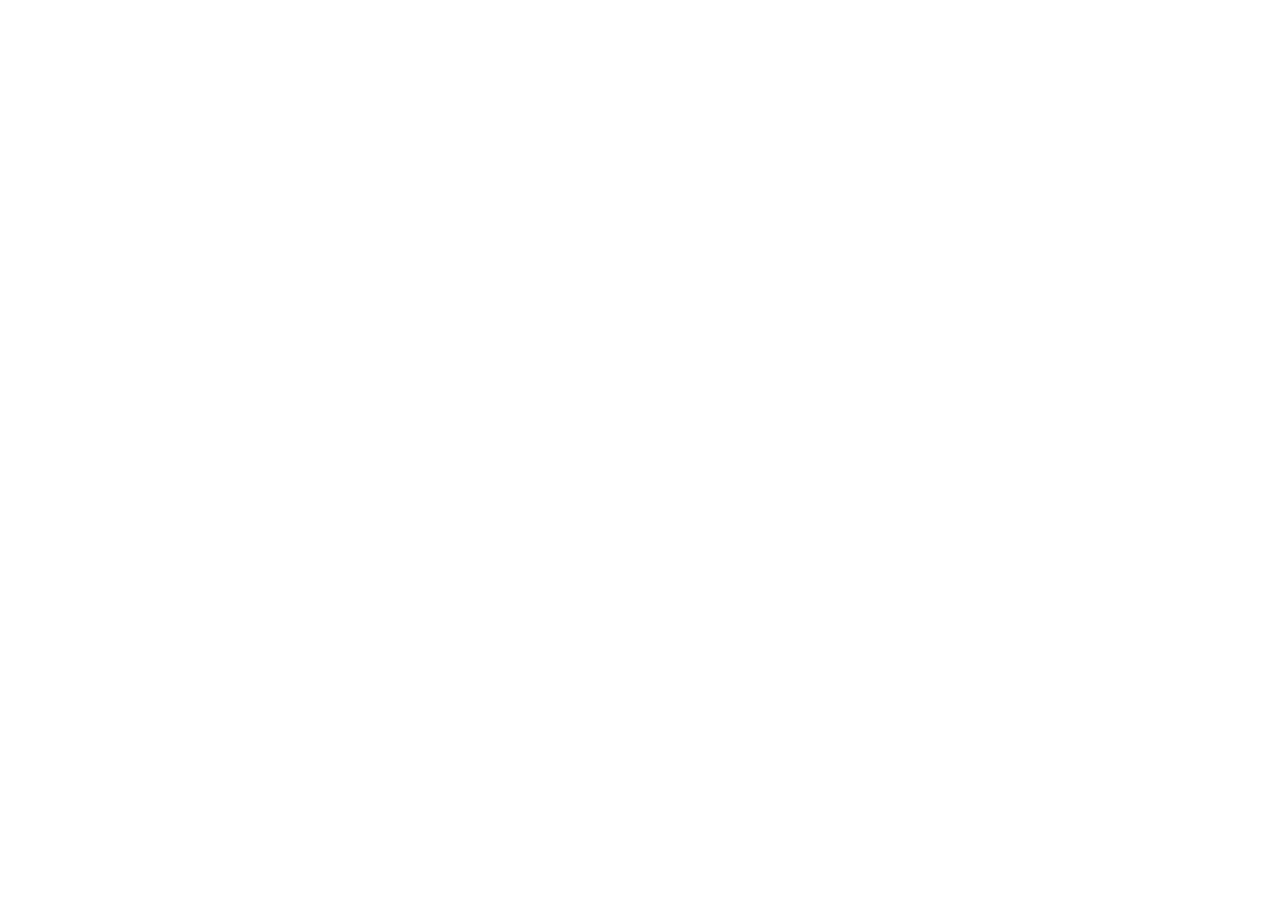
==== index.html @ 5e75727f "scaffold: project structure + shell HTML" ====
<!DOCTYPE html>
<html lang="en">
<head>
  <meta charset="utf-8">
  <meta name="viewport" content="width=device-width, initial-scale=1">
  <title>FinTech Terminologies — how money actually moves</title>
  <meta name="description" content="An interactive, visual guide to 50 fintech and accounting terms across 6 money flows.">
  <link rel="icon" type="image/svg+xml" href="/assets/favicon.svg">
  <link rel="stylesheet" href="/css/tokens.css">
  <link rel="stylesheet" href="/css/base.css">
  <link rel="stylesheet" href="/css/app.css">
</head>
<body>
  <div id="app" class="app">
    <header class="topbar" data-topbar></header>
    <aside class="sidebar" data-sidebar></aside>
    <main class="flowpane" data-flowpane></main>
    <section class="detail" data-detail></section>
    <footer class="hintbar" data-hintbar></footer>
  </div>
  <div class="search-overlay" data-search hidden></div>
  <script type="module" src="/js/app.js"></script>
</body>
</html>
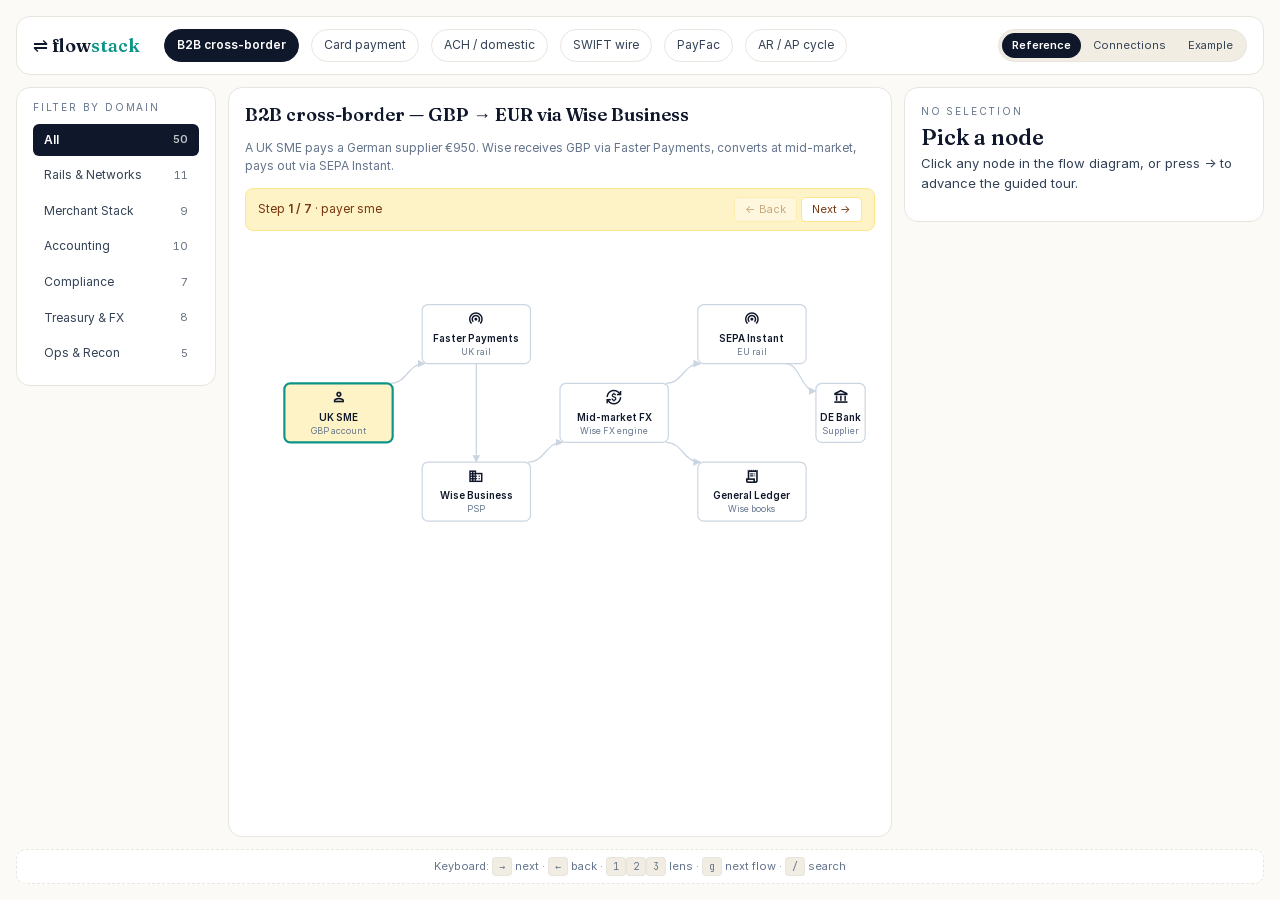
==== commit 21c7274d: "feat: Add iconography to payment flow nodes to visually communicate their organization/roles" ====
--- a/index.html
+++ b/index.html
@@ -6,6 +6,7 @@
   <title>FinTech Terminologies — how money actually moves</title>
   <meta name="description" content="An interactive, visual guide to 50 fintech and accounting terms across 6 money flows.">
   <link rel="icon" type="image/svg+xml" href="/assets/favicon.svg">
+  <link rel="stylesheet" href="https://fonts.googleapis.com/css2?family=Material+Symbols+Outlined:opsz,wght,FILL,GRAD@20..48,100..700,0..1,-50..200" />
   <link rel="stylesheet" href="/css/tokens.css">
   <link rel="stylesheet" href="/css/base.css">
   <link rel="stylesheet" href="/css/app.css">
--- a/css/tokens.css
+++ b/css/tokens.css
@@ -0,0 +1,54 @@
+:root {
+  /* Palette */
+  --paper:       #fbfaf6;
+  --paper-warm:  #f1ede3;
+  --ink:         #0f172a;
+  --ink-2:       #334155;
+  --ink-3:       #64748b;
+  --line:        #e7e5de;
+  --line-soft:   #eef0ec;
+  --surface:     #ffffff;
+
+  --teal:        #0d9488;
+  --teal-tint:   #ecfeff;
+  --teal-line:   #a5f3fc;
+
+  --amber:       #d97706;
+  --amber-tint:  #fef3c7;
+  --amber-line:  #fde68a;
+
+  --green:       #10b981;
+  --green-tint:  #ecfdf5;
+
+  --red:         #ef4444;
+  --indigo:      #6366f1;
+  --violet:      #a855f7;
+  --slate:       #64748b;
+
+  /* Type */
+  --ff-serif: "Fraunces", "Iowan Old Style", Georgia, serif;
+  --ff-sans:  "Inter", ui-sans-serif, system-ui, -apple-system, sans-serif;
+  --ff-mono:  "JetBrains Mono", ui-monospace, SFMono-Regular, monospace;
+
+  --fs-10: 10px; --fs-11: 11px; --fs-12: 12px; --fs-13: 13px;
+  --fs-14: 14px; --fs-16: 16px; --fs-18: 18px; --fs-22: 22px;
+  --fs-28: 28px; --fs-36: 36px;
+
+  --lh-tight: 1.25; --lh-body: 1.55;
+
+  /* Spacing */
+  --s-1: 4px; --s-2: 8px; --s-3: 12px; --s-4: 16px; --s-5: 20px;
+  --s-6: 24px; --s-8: 32px; --s-10: 40px;
+
+  /* Radii + shadow */
+  --r-sm: 6px; --r-md: 8px; --r-lg: 10px; --r-xl: 14px; --r-pill: 999px;
+  --shadow-1: 0 1px 2px rgba(15,23,42,.04), 0 4px 12px rgba(15,23,42,.04);
+  --shadow-2: 0 4px 20px rgba(15,23,42,.08);
+
+  /* Motion */
+  --dur-1: 180ms; --dur-2: 240ms; --ease: cubic-bezier(.2,.7,.3,1);
+}
+
+@media (prefers-reduced-motion: reduce) {
+  :root { --dur-1: 0ms; --dur-2: 0ms; }
+}
--- a/css/base.css
+++ b/css/base.css
@@ -0,0 +1,26 @@
+@font-face { font-family: "Inter"; src: url("/assets/fonts/inter-400.woff2") format("woff2"); font-weight: 400; font-display: swap; }
+@font-face { font-family: "Inter"; src: url("/assets/fonts/inter-600.woff2") format("woff2"); font-weight: 600; font-display: swap; }
+@font-face { font-family: "Fraunces"; src: url("/assets/fonts/fraunces-600.woff2") format("woff2"); font-weight: 600; font-display: swap; }
+@font-face { font-family: "JetBrains Mono"; src: url("/assets/fonts/jetbrainsmono-400.woff2") format("woff2"); font-weight: 400; font-display: swap; }
+
+*, *::before, *::after { box-sizing: border-box; }
+html, body { margin: 0; padding: 0; }
+html { font-size: 16px; }
+body {
+  background: var(--paper);
+  color: var(--ink);
+  font-family: var(--ff-sans);
+  line-height: var(--lh-body);
+  -webkit-font-smoothing: antialiased;
+  -moz-osx-font-smoothing: grayscale;
+}
+h1, h2, h3, h4 { font-family: var(--ff-serif); font-weight: 600; line-height: var(--lh-tight); margin: 0; }
+button { font: inherit; color: inherit; background: none; border: none; cursor: pointer; padding: 0; }
+a { color: var(--teal); text-decoration: none; }
+a:hover { text-decoration: underline; }
+:focus-visible { outline: 2px solid var(--teal); outline-offset: 2px; border-radius: 4px; }
+kbd {
+  font-family: var(--ff-mono); font-size: var(--fs-10);
+  background: var(--paper-warm); padding: 2px 6px; border-radius: 4px; border: 1px solid var(--line);
+}
+[hidden] { display: none !important; }
--- a/css/app.css
+++ b/css/app.css
@@ -0,0 +1,171 @@
+/* ───── app shell ───── */
+.app {
+  display: grid;
+  grid-template-columns: 200px 1fr 360px;
+  grid-template-rows: auto 1fr auto;
+  grid-template-areas:
+    "top top top"
+    "side main detail"
+    "hint hint hint";
+  gap: var(--s-3);
+  max-width: 1440px;
+  margin: 0 auto;
+  padding: var(--s-4);
+  min-height: 100vh;
+}
+.topbar  { grid-area: top; }
+.sidebar { grid-area: side; }
+.flowpane { grid-area: main; min-width: 0; }
+.detail  { grid-area: detail; }
+.hintbar { grid-area: hint; }
+
+/* ───── topbar ───── */
+.topbar {
+  display: flex; align-items: center; gap: var(--s-3); flex-wrap: wrap;
+  padding: var(--s-3) var(--s-4);
+  background: var(--surface); border: 1px solid var(--line);
+  border-radius: var(--r-xl);
+}
+.topbar .logo { font-family: var(--ff-serif); font-size: var(--fs-18); color: var(--ink); margin-right: var(--s-3); }
+.topbar .logo em { color: var(--teal); font-style: normal; }
+.topbar .tab {
+  padding: 6px 12px; border-radius: var(--r-pill);
+  background: var(--surface); font-size: var(--fs-12); color: var(--ink-2);
+  border: 1px solid var(--line);
+  transition: background var(--dur-1) var(--ease), color var(--dur-1) var(--ease);
+}
+.topbar .tab:hover { background: var(--paper-warm); }
+.topbar .tab[aria-selected="true"] { background: var(--ink); color: #fff; border-color: var(--ink); font-weight: 600; }
+.topbar .lens {
+  margin-left: auto;
+  display: inline-flex; gap: 2px; padding: 3px;
+  background: var(--paper-warm); border: 1px solid var(--line); border-radius: var(--r-pill);
+}
+.topbar .lens button {
+  padding: 4px 10px; font-size: var(--fs-11); color: var(--ink-2); border-radius: var(--r-pill);
+}
+.topbar .lens button[aria-selected="true"] { background: var(--ink); color: #fff; font-weight: 600; }
+
+/* ───── sidebar ───── */
+.sidebar {
+  background: var(--surface); border: 1px solid var(--line); border-radius: var(--r-xl);
+  padding: var(--s-3) var(--s-4);
+  align-self: start;
+}
+.sidebar .label { font-size: var(--fs-10); letter-spacing: .18em; text-transform: uppercase; color: var(--ink-3); margin-bottom: var(--s-2); }
+.sidebar .chip {
+  display: flex; justify-content: space-between; align-items: center;
+  width: 100%; padding: 6px 10px; margin-bottom: 3px;
+  border-radius: var(--r-sm); font-size: var(--fs-12); color: var(--ink-2);
+  background: transparent; border: 1px solid transparent;
+  text-align: left;
+}
+.sidebar .chip:hover { background: var(--paper-warm); }
+.sidebar .chip[aria-pressed="true"] { background: var(--ink); color: #fff; font-weight: 600; }
+.sidebar .chip .count { font-variant-numeric: tabular-nums; opacity: .75; font-size: var(--fs-11); }
+
+/* ───── flow pane ───── */
+.flowpane {
+  background: var(--surface); border: 1px solid var(--line); border-radius: var(--r-xl);
+  padding: var(--s-4);
+  display: flex; flex-direction: column; gap: var(--s-3);
+}
+.flowpane h2 { font-size: var(--fs-18); }
+.flowpane .scenario { font-size: var(--fs-12); color: var(--ink-3); line-height: var(--lh-body); }
+.flowpane .stepbar {
+  display: flex; align-items: center; gap: var(--s-2);
+  padding: 8px 12px; background: var(--amber-tint); border: 1px solid var(--amber-line);
+  border-radius: var(--r-md); font-size: var(--fs-12); color: #78350f;
+}
+.flowpane .stepbar .ctrl { margin-left: auto; display: inline-flex; gap: 4px; }
+.flowpane .stepbar .ctrl button {
+  padding: 3px 10px; font-size: var(--fs-11); border-radius: 4px;
+  background: #fff; border: 1px solid var(--amber-line); color: #78350f;
+}
+.flowpane .stepbar .ctrl button:disabled { opacity: .4; cursor: not-allowed; }
+
+.flowpane svg { width: 100%; height: 320px; }
+.node rect { fill: #fff; stroke: #cbd5e1; stroke-width: 1.2; transition: fill var(--dur-1) var(--ease), stroke var(--dur-1) var(--ease); cursor: pointer; }
+.node.done rect { fill: var(--green-tint); stroke: var(--green); }
+.node.active rect { fill: var(--amber-tint); stroke: var(--amber); stroke-width: 2.2; }
+.node.selected rect { stroke: var(--teal); stroke-width: 2.2; }
+.node.dim { opacity: .28; }
+.node text { fill: var(--ink); font-size: 10px; text-anchor: middle; font-weight: 600; pointer-events: none; }
+.node .tlabel { font-size: 9px; fill: var(--ink-3); font-weight: 400; }
+.edge { stroke: #cbd5e1; stroke-width: 1.3; fill: none; transition: stroke var(--dur-1) var(--ease); }
+.edge.done { stroke: var(--green); stroke-width: 2; }
+.edge.active { stroke: var(--amber); stroke-width: 2.4; stroke-dasharray: 4 3; }
+
+/* ───── detail pane ───── */
+.detail {
+  background: var(--surface); border: 1px solid var(--line); border-radius: var(--r-xl);
+  padding: var(--s-4);
+  align-self: start;
+}
+.detail .label { font-size: var(--fs-10); letter-spacing: .18em; text-transform: uppercase; color: var(--ink-3); }
+.detail h3 { font-size: var(--fs-22); margin: 4px 0 2px; }
+.detail .sub { font-size: var(--fs-11); color: var(--ink-3); margin-bottom: var(--s-3); }
+.detail .tabs { display: inline-flex; gap: 2px; padding: 3px; background: var(--paper-warm); border: 1px solid var(--line); border-radius: var(--r-pill); margin-bottom: var(--s-3); }
+.detail .tabs button { padding: 4px 10px; font-size: var(--fs-11); border-radius: var(--r-pill); color: var(--ink-2); }
+.detail .tabs button[aria-selected="true"] { background: var(--ink); color: #fff; font-weight: 600; }
+.detail p { font-size: var(--fs-13); line-height: var(--lh-body); color: var(--ink-2); margin: 0 0 var(--s-3); }
+.detail .rel { background: var(--teal-tint); border: 1px solid var(--teal-line); padding: 8px 10px; border-radius: var(--r-md); font-size: var(--fs-11); color: #0e7490; margin-bottom: 6px; }
+.detail .rel b { color: var(--teal); display: block; font-size: var(--fs-10); letter-spacing: .1em; text-transform: uppercase; margin-bottom: 2px; }
+.detail .rel a { display: inline-block; margin: 2px 4px 0 0; padding: 2px 8px; background: #fff; border: 1px solid var(--teal-line); border-radius: var(--r-pill); font-size: var(--fs-11); color: var(--teal); }
+.detail .narr { background: var(--amber-tint); border: 1px solid var(--amber-line); padding: 8px 10px; border-radius: var(--r-md); font-size: var(--fs-11); color: #78350f; margin-top: var(--s-3); }
+.detail .narr b { display: block; font-size: 9px; letter-spacing: .15em; text-transform: uppercase; margin-bottom: 2px; }
+
+/* ───── hintbar ───── */
+.hintbar {
+  padding: 8px var(--s-4); background: var(--surface); border: 1px dashed var(--line);
+  border-radius: var(--r-lg); font-size: var(--fs-11); color: var(--ink-3); text-align: center;
+}
+
+/* ───── search overlay ───── */
+.search-overlay {
+  position: fixed; inset: 0; background: rgba(15,23,42,.4);
+  display: flex; align-items: flex-start; justify-content: center; padding-top: 10vh; z-index: 100;
+}
+.search-overlay .box { width: min(560px, 92vw); background: #fff; border-radius: var(--r-xl); padding: var(--s-4); box-shadow: var(--shadow-2); }
+.search-overlay input { width: 100%; font-size: var(--fs-16); padding: 10px 12px; border: 1px solid var(--line); border-radius: var(--r-md); }
+.search-overlay ul { list-style: none; padding: 0; margin: var(--s-3) 0 0; max-height: 50vh; overflow: auto; }
+.search-overlay li { padding: 8px 10px; border-radius: var(--r-sm); cursor: pointer; font-size: var(--fs-13); }
+.search-overlay li[aria-selected="true"] { background: var(--paper-warm); }
+.search-overlay li .dom { color: var(--ink-3); font-size: var(--fs-11); margin-left: var(--s-2); }
+
+/* ───── responsive ───── */
+@media (max-width: 1023px) {
+  .app {
+    grid-template-columns: 1fr;
+    grid-template-areas: "top" "side" "main" "detail" "hint";
+  }
+  .sidebar { max-height: none; }
+  .sidebar .chip { display: inline-flex; width: auto; margin: 0 4px 4px 0; }
+  .sidebar .label { display: block; }
+  .detail { order: 4; }
+}
+@media (max-width: 640px) {
+  .flowpane svg { height: 420px; }
+}
+
+/* Task 14: focus rings for SVG nodes */
+.node:focus-visible { outline: 2px solid var(--teal); outline-offset: 2px; }
+.node[tabindex] { cursor: pointer; }
+
+/* Task 15: responsive polish */
+@media (max-width: 640px) {
+  .topbar { gap: 6px; padding: 8px; }
+  .topbar .logo { font-size: var(--fs-16); }
+  .topbar .tab { padding: 4px 8px; font-size: var(--fs-11); }
+  .topbar .lens { margin-left: 0; width: 100%; order: 10; justify-content: center; }
+  .hintbar { display: none; }
+}
+@media (max-width: 1023px) {
+  .sidebar .label { margin-bottom: var(--s-1); font-size: var(--fs-10); }
+  .sidebar { padding: 10px 12px; }
+}
+
+/* Task 16: reduced motion — disable dashed edge animation */
+@media (prefers-reduced-motion: reduce) {
+  .edge.active { stroke-dasharray: none; }
+}
